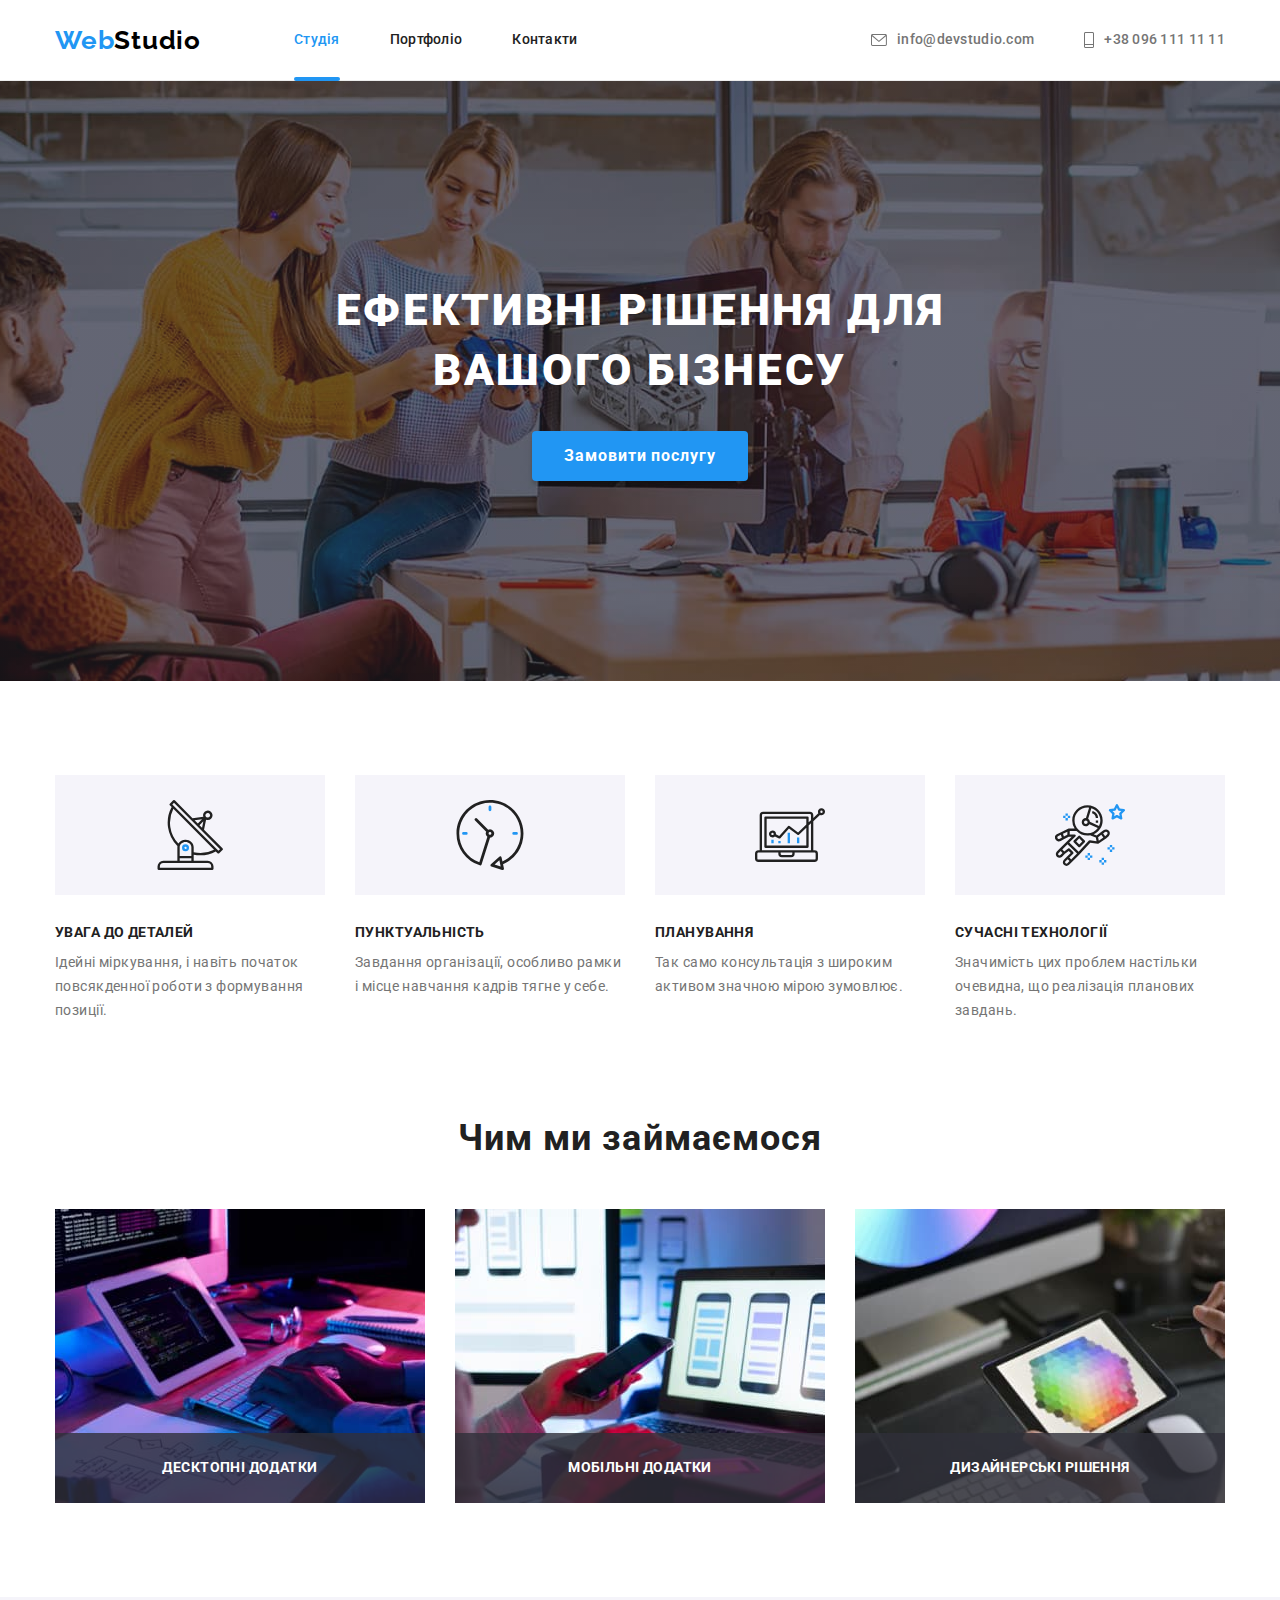
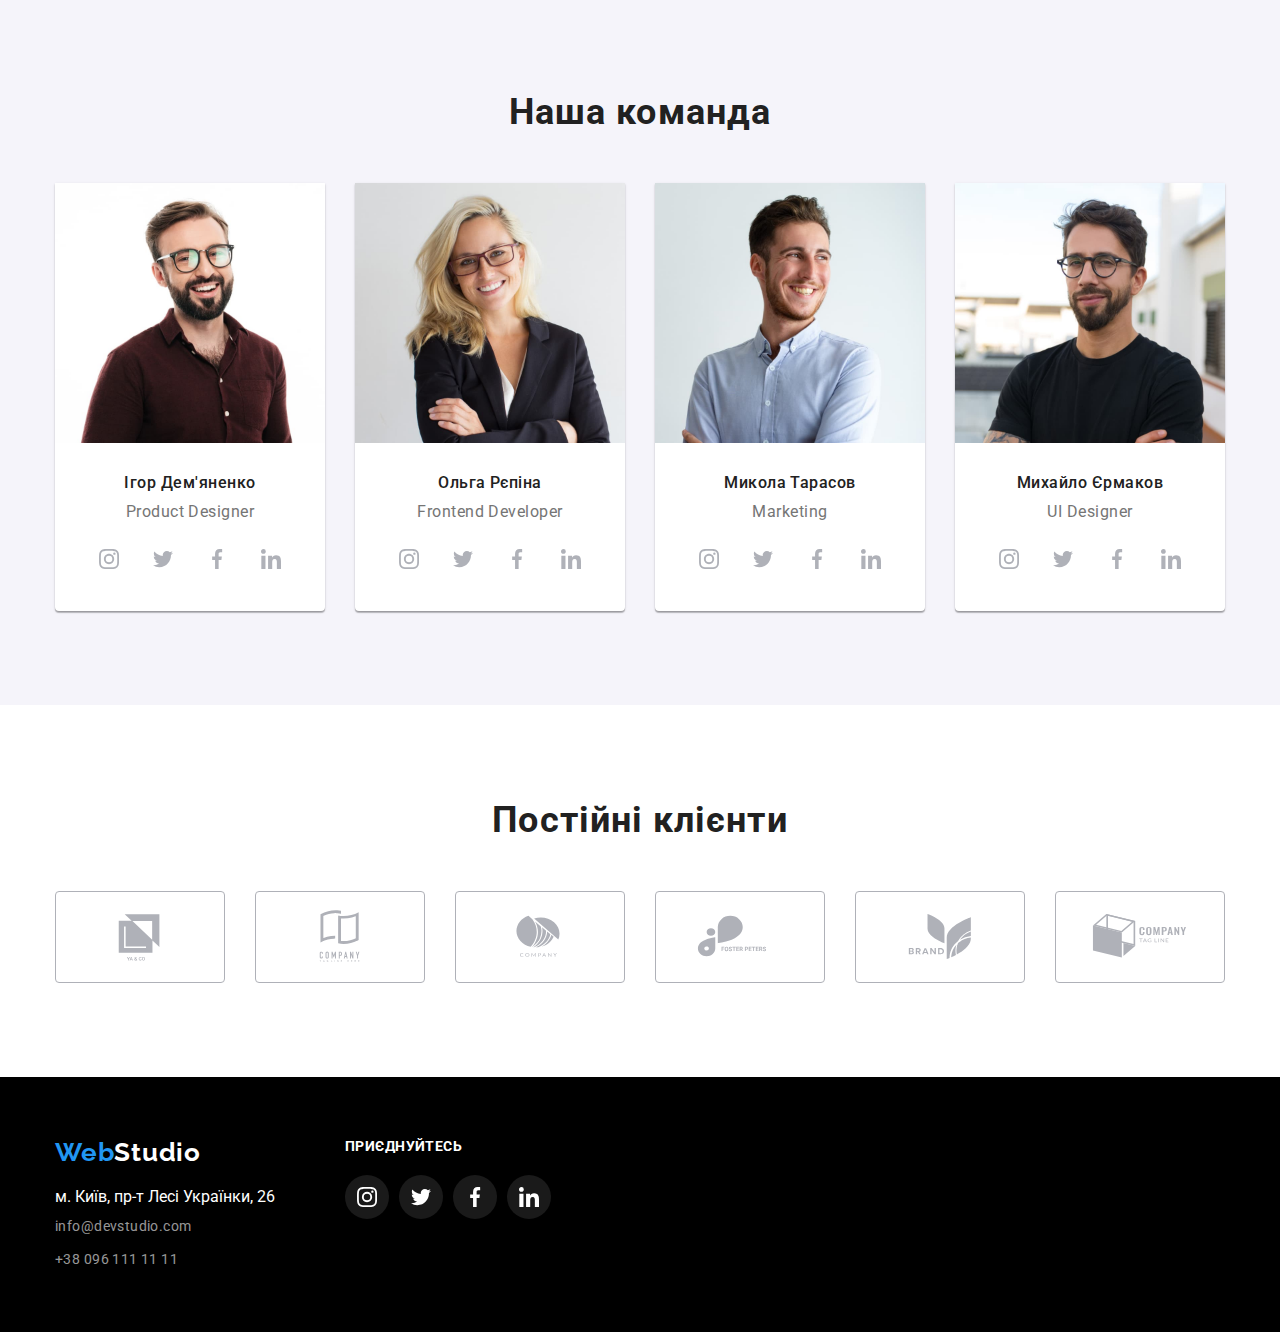
==== index.html @ c5bbbfb1 "create repository" ====
<!DOCTYPE html>
<html lang="uk">
  <head>
    <meta charset="UTF-8" />
    <meta http-equiv="X-UA-Compatible" content="IE=edge" />
    <meta name="viewport" content="width=device-width, initial-scale=1.0" />
    <title>Web Studio</title>
    <link
      rel="stylesheet"
      href="https://cdnjs.cloudflare.com/ajax/libs/modern-normalize/1.1.0/modern-normalize.css"
      integrity="sha512-Y0MM+V6ymRKN2zStTqzQ227DWhhp4Mzdo6gnlRnuaNCbc+YN/ZH0sBCLTM4M0oSy9c9VKiCvd4Jk44aCLrNS5Q=="
      crossorigin="anonymous"
      referrerpolicy="no-referrer"
    />
    <link rel="stylesheet" href="./css/styles.css" />
    <link
      href="https://fonts.googleapis.com/css2?family=Raleway:wght@700&family=Roboto:wght@400;500;700;900&display=swap"
      rel="stylesheet"
    />
  </head>
  <body>
    <header class="header-page">
      <div class="container header-container">        
      <nav class="navigation">
        <a href="./index.html" class="logo link">
          <span  class="logo-web">Web</span>Studio
        </a>
        <ul class="list-nav list">
          <li class="list-item">
            <a class="item-nav current link" href="./index.html">Студія</a>
          </li>
          <li>
            <a class="item-nav link" href="./portfolio.html">Портфоліо</a>
          </li>
          <li><a class="item-nav link" href="">Контакти</a></li>
        </ul>
      </nav>

      <ul class="list-info list">
        <li>
          <a class="item-info link" href="mailto:info@devstudio.com">        
            <svg class="icon-header"  width="16" height="12">
              <use href="./images/icons.svg#icon-envelope"></use>
            </svg>
            info@devstudio.com        
          </a>
        </li>
        <li>
          <a class="item-info link" href="tel:+380961111111">
            <svg class="icon-header"  width="10" height="16">
              <use href="./images/icons.svg#icon-phone"></use>
            </svg>
            +38 096 111 11 11
          </a>
        </li>
      </ul>
      </div>
    </header>

    <main>
      <!-- HERO -->
      <section class="hero">
        <div class="container hero-container">
        <h1 class="hero-title">
          Ефективні рішення для <br />
          вашого бізнесу
        </h1>
        <button class="hero-btn btn" type="button" data-modal-open>Замовити послугу</button>
      </div>
      </section>

      <section class="features section">
        <div class="container features-container">
        <h2 class="visually-hidden">Наші особливості</h2>
        <ul class="features-list list">
          <li class="features-item">
            <div class="features-icons">
              <svg width="70" height="70">
                <use href="./images/icons.svg#icon-antenna"></use>
              </svg>  
            </div>
            <h3 class="features-subtitle">УВАГА ДО ДЕТАЛЕЙ</h3>
            <p class="features-text">
              Ідейні міркування, i навіть початок повсякденної роботи з
              формування позиції.
            </p>
          </li>
          <li class="features-item">
            <div class="features-icons">
              <svg width="70" height="70">
                <use href="./images/icons.svg#icon-clock"></use>
              </svg>  
            </div>
            <h3 class="features-subtitle">ПУНКТУАЛЬНІСТЬ</h3>
            <p class="features-text">
              Завдання організації, особливо рамки i місце навчання кадрів тягне
              у себе.
            </p>
          </li>
          <li class="features-item">
            <div class="features-icons">
              <svg width="70" height="70">
                <use href="./images/icons.svg#icon-diagram"></use>
              </svg>  
            </div>
            <h3 class="features-subtitle">ПЛАНУВАННЯ</h3>
            <p class="features-text">
              Так само консультація з широким активом значною мірою зумовлює.
            </p>
          </li>
          <li class="features-item">
            <div class="features-icons">
              <svg width="70" height="70">
                <use href="./images/icons.svg#icon-astronaut"></use>
              </svg>  
            </div>
            <h3 class="features-subtitle">СУЧАСНІ ТЕХНОЛОГІЇ</h3>
            <p class="features-text">
              Значимість цих проблем настільки очевидна, що реалізація планових
              завдань.
            </p>
          </li>
        </ul>
      </div>
      </section>

      <section class="about section">
        <div class="container about-container">
        <h2 class="about-title title">Чим ми займаємося</h2>
         <ul class="about-list list">
          <li class="about-item">
            <img src="./images/box1.jpg" alt="написання коду" width="370" />
            <p class="about-text">ДЕСКТОПНІ ДОДАТКИ</p>
          </li>
          <li class="about-item">
            <img src="./images/box2.jpg" alt="телефон" width="370" />
            <p class="about-text">МОБІЛЬНІ ДОДАТКИ</p>
          </li>
          <li class="about-item">
            <img src="./images/box3.jpg" alt="дизайн" width="370" />
            <p class="about-text">ДИЗАЙНЕРСЬКІ РІШЕННЯ</p>
          </li>
        </ul>
      </div>
      </section>

      <section class="our section">
        <div class="container our-container">
        <h2 class="our-title title">Наша команда</h2>
        <ul class="our-list list">
          <li class="our-item">
            <img
              src="./images/igor.jpg"
              alt="Учасник команди Ігор"
              width="270"
            />
            <div class="person">
            <h3 class="our-item-name">Ігор Дем'яненко</h3>
            <p class="our-text" lang="en">Product Designer</p>
            <ul class="soc-list">
              <li class="soc-item">
                <a class="soc-link" href="#">
                <svg class="soc-svg" width="20" height="20">
                  <use href="./images/icons.svg#icon-instagram"></use>
                </svg>
              </a>
              </li>
              <li class="soc-item">
                <a class="soc-link" href="#">
                <svg class="soc-svg" width="20" height="20">
                  <use href="./images/icons.svg#icon-twitter"></use>
                </svg>
              </a>
              </li>
              <li class="soc-item">
                <a class="soc-link" href="#">
                <svg class="soc-svg" width="20" height="20">
                  <use href="./images/icons.svg#icon-facebook"></use>
                </svg>
              </a>
              </li>
              <li class="soc-item">
                <a class="soc-link" href="#">
                <svg class="soc-svg" width="20" height="20">
                  <use href="./images/icons.svg#icon-linkedin"></use>
                </svg>
              </a>
              </li>
            </ul>
          </div>
            </li>
  
            <li class="our-item">
              <img
                src="./images/olga.jpg"
                alt="Учасник команди Ольга"
                width="270"
              />
              <div class="person">
              <h3 class="our-item-name">Ольга Рєпіна</h3>
              <p class="our-text" lang="en">Frontend Developer</p>
            <ul class="soc-list">
              <li class="soc-item">
                <a class="soc-link" href="#">
                <svg class="soc-svg" width="20" height="20">
                  <use href="./images/icons.svg#icon-instagram"></use>
                </svg>
              </a>
              </li>
              <li class="soc-item">
                <a class="soc-link" href="#">
                <svg class="soc-svg" width="20" height="20">
                  <use href="./images/icons.svg#icon-twitter"></use>
                </svg>
              </a>
              </li>
              <li class="soc-item">
                <a class="soc-link" href="#">
                <svg class="soc-svg" width="20" height="20">
                  <use href="./images/icons.svg#icon-facebook"></use>
                </svg>
              </a>
              </li>
              <li class="soc-item">
                <a class="soc-link" href="#">
                <svg class="soc-svg" width="20" height="20">
                  <use href="./images/icons.svg#icon-linkedin"></use>
                </svg>
              </a>
              </li>
            </ul>
          </div>
          </li>

          <li class="our-item">
            <img
              src="./images/kolya.jpg"
              alt="Учасник команди Микола"
              width="270"
            />
            <div class="person">
            <h3 class="our-item-name">Микола Тарасов</h3>
            <p class="our-text" lang="en">Marketing</p>
            <ul class="soc-list">
              <li class="soc-item">
                <a class="soc-link" href="#">
                <svg class="soc-svg" width="20" height="20">
                  <use href="./images/icons.svg#icon-instagram"></use>
                </svg>
              </a>
              </li>
              <li class="soc-item">
                <a class="soc-link" href="#">
                <svg class="soc-svg" width="20" height="20">
                  <use href="./images/icons.svg#icon-twitter"></use>
                </svg>
              </a>
              </li>
              <li class="soc-item">
                <a class="soc-link" href="#">
                <svg class="soc-svg" width="20" height="20">
                  <use href="./images/icons.svg#icon-facebook"></use>
                </svg>
              </a>
              </li>
              <li class="soc-item">
                <a class="soc-link" href="#">
                <svg class="soc-svg" width="20" height="20">
                  <use href="./images/icons.svg#icon-linkedin"></use>
                </svg>
              </a>
              </li>
            </ul>
          </div>
          </li>

          <li class="our-item">
            <img
              src="./images/misha.jpg"
              alt="Учасник команди Михайло"
              width="270"
            />
            <div class="person">
            <h3 class="our-item-name">Михайло Єрмаков</h3>
            <p class="our-text" lang="en">UI Designer</p>
            <ul class="soc-list">
              <li class="soc-item">
                <a class="soc-link" href="#">
                <svg class="soc-svg" width="20" height="20">
                  <use href="./images/icons.svg#icon-instagram"></use>
                </svg>
              </a>
              </li>
              <li class="soc-item">
                <a class="soc-link" href="#">
                <svg class="soc-svg" width="20" height="20">
                  <use href="./images/icons.svg#icon-twitter"></use>
                </svg>
              </a>
              </li>
              <li class="soc-item">
                <a class="soc-link" href="#">
                <svg class="soc-svg" width="20" height="20">
                  <use href="./images/icons.svg#icon-facebook"></use>
                </svg>
              </a>
              </li>
              <li class="soc-item">
                <a class="soc-link" href="#">
                <svg class="soc-svg" width="20" height="20">
                  <use href="./images/icons.svg#icon-linkedin"></use>
                </svg>
              </a>
              </li>
            </ul>
          </div>
          
          </li>
        </ul>
      </div>
      </section>
      <section class="section">
        <div class="container">
          <h2 class="title"> Постійні клієнти </h2>
          <ul class="client-list">
            <li class="client-item">
              <a class="client-link" href="#">
                <svg class="client-svg" width="106" height="60">
                  <use href="./images/icons.svg#icon-client1"></use>
                </svg>
              </a>
            </li>
            <li class="client-item">
              <a class="client-link" href="#">
                <svg  class="client-svg" width="106" height="60">
                  <use href="./images/icons.svg#icon-client2"></use>
                </svg>
              </a>
            </li>
            <li class="client-item">
              <a class="client-link" href="#">
                <svg  class="client-svg" width="106" height="60">
                  <use  class="client-svg" href="./images/icons.svg#icon-client3"></use>
                </svg>
              </a>
            </li>
            <li class="client-item">
              <a class="client-link" href="#">
                <svg class="client-svg" width="106" height="60">
                  <use href="./images/icons.svg#icon-client4"></use>
                </svg>
              </a>
            </li>
            <li class="client-item">
              <a class="client-link" href="#">
                <svg class="client-svg"  width="106" height="60">
                  <use href="./images/icons.svg#icon-client5"></use>
                </svg>
              </a>
            </li>
            <li class="client-item">
              <a class="client-link" href="#">
                <svg class="client-svg"  width="106" height="60">
                  <use href="./images/icons.svg#icon-client6"></use>
                </svg>
              </a>
            </li>
          </ul>
        </div>
      </section>
    </main>

    <footer class="footer-page">
      <div class="container footer-container">
        <div class="address-div">
        <div class="all-logo">
      <a href="./index.html" class="logo link">
        <span class="logo-web">Web</span>Studio
      </a>
    </div>
      <address class="footer-address">м. Київ, пр-т Лесі Українки, 26</address>
      
        <ul class="list ">
          <li class="footer-list">
            <a class="item-info mail link" href="mailto:info@devstudio.com">
              info@devstudio.com
            </a>
          </li>
          <li class="footer-list">
            <a class="item-info tel link" href="tel:+380961111111">
              +38 096 111 11 11
            </a>
          </li>
        </ul>
    </div>
      <div class="footer-soc">    
      <span class="footer-title">ПРИЄДНУЙТЕСЬ</span>
      <ul class="footer-soc-list">
        <li class="footer-soc-item">
          <a class="soc-link" href="#">
          <svg class="soc-svg" width="20" height="20">
            <use href="./images/icons.svg#icon-instagram"></use>
          </svg>
        </a>
        </li>
        <li class="footer-soc-item">
          <a class="soc-link" href="#">
          <svg class="soc-svg" width="20" height="20">
            <use href="./images/icons.svg#icon-twitter"></use>
          </svg>
        </a>
        </li>
        <li class="footer-soc-item">
          <a class="soc-link" href="#">
          <svg class="soc-svg" width="20" height="20">
            <use href="./images/icons.svg#icon-facebook"></use>
          </svg>
        </a>
        </li>
        <li class="footer-soc-item">
          <a class="soc-link" href="#">
          <svg class="soc-svg" width="20" height="20">
            <use href="./images/icons.svg#icon-linkedin"></use>
          </svg>
        </a>
        </li>
      </ul>
    </div>
    </div>

    </footer>
    <div class="backdrop is-hidden" data-modal>
      <div class="modal">
        <button  class="modal-close" type="button" data-modal-close>
        <svg class="modal-close-icon" width="11" height="11">
          <use href="./images/icons.svg#icon-close"></use>
        </svg>  
        </button>
      </div>
    </div>
    <script src="./js/modal.js"></script>
  </body>
</html>
---- css/styles.css ----
:root {

    --primary-background-color: #FFFFFF;
    --hero-background-color: #2F303A;
    --section-backgroud-color: #F5F4FA; 
    --footer-background-color:  #000000;
    --title-text-color: #212121;
    --hero-title-color:  #FFFFFF;
    --subtitle-text-color: #212121;
    --text-color:  #757575;
    --accent-color:  #2196F3;
    --btn-background-color: #2196F3;
    --btn-text-color: #212121;
    --btn-text-color-active:  #FFFFFF;
    --btn-background-active: #188CE8; 
    --logo-text: #000000; 
    --svg-color: #FFFFFF;
    --svg-second-color: #AFB1B8; 
}

body {
    color:var(--title-text-color);
    font-family: Roboto, sans-serif;
    background-color: var(--primary-background-color);
}

h1,
h2,
h3,
h4,
h5,
h6,
p {
  margin: 0;
}

ul {
    list-style: none;
    margin: 0;
    padding: 0;
  }

  img {
    display: block;
  }

.link  {
    text-decoration: none;
}

.list {
    list-style: none;
}

.btn {
    font-family: inherit;
    cursor: pointer;
    border: none;
}

.container {
    width: 1200px;
    padding-left: 15px;
    padding-right: 15px;
    margin: 0 auto;
    /* outline: 2px solid red; */
  }

  .title {
    font-size: 36px;
    line-height: 1.17;
    text-align: center;
    letter-spacing: 0.03em;
    color: var(--title-text-color);
    margin: 0 auto 50px;
   }
  

/* ----------- ШАПКА-----------*/
.header-page {
    border-bottom: 1px solid #ECECEC;
    position: relative;
}

.header-container {
    display:flex;
    align-items: center;
    /* padding-top: 24px;
    padding-bottom: 25px; */
    height: 80px;
}

.logo {
    font-family: 'Raleway';
    font-weight: 700;
    font-size: 26px;
    line-height: 1.19;
    letter-spacing: 0.03em;
    color: var(--logo-text);
    margin-right: 93px;
}

.logo-web {
    color: var(--accent-color);
}

.navigation {
    margin-right: auto;
    display:flex;
    align-items: center;
}

.list-nav  {
    display: flex;
    gap: 50px;
    margin: 0;
}

.list-info {
    display: flex;
    gap: 50px;
}


.icon-header {
    margin-right: 10px;
    fill: currentColor;

}

.item-nav {
    display: block;
    position: relative;
    font-weight: 500;
    font-size: 14px;
    line-height: 1.14;
    letter-spacing: 0.02em;
    color: var(--subtitle-text-color);
    transition: color 250ms cubic-bezier(0.4, 0, 0.2, 1);
    padding: 32px 0; 
 
}


.item-nav:hover,
.item-nav:focus {
    color: var(--accent-color); 
}



.current::after  {
    content: '';
    position: absolute;
    width: 100%; 
    height: 4px;
    background-color: #2196F3;
    border-radius: 2px;
    bottom: 0;
    left: 0;
    display: block; 
    bottom: -1px;
    
}

.item-nav.current {
    color: var(--accent-color);

} 

.item-info {
    display: flex;
    align-items: center;
    font-weight: 500;
    font-size: 14px;
    line-height: 1.14;
    letter-spacing: 0.02em;
    color: var(--text-color);
    transition: color 250ms cubic-bezier(0.4, 0, 0.2, 1);
}

.item-info:hover,
.item-info:focus {
    color: var(--accent-color);
}

/* ГЕРОЙ */

.hero {
    padding-top: 200px;
    padding-bottom: 200px;
    background-image:
    linear-gradient(rgba(47, 48, 58, 0.4),
     rgba(47, 48, 58, 0.4)), 
    url(../images/background.jpg);
    background-repeat: no-repeat;
    background-position: center;
    background-size: cover;
    max-width: 1600px;
    margin: 0 auto;     
}


.hero-title {
    font-weight: 900;
    font-size: 44px;
    line-height: 1.36;
    text-align: center;
    letter-spacing: 0.06em;
    text-transform: uppercase;
    color: var(--hero-title-color);
    margin-bottom: 30px;

}

.hero-btn {
    font-weight: 700;
    font-size: 16px;
    line-height: 1.88;
    display: flex;
    align-items: center;
    text-align: center;
    letter-spacing: 0.06em;
    color: var(--btn-text-color-active) ;
    background-color: var(--btn-background-color);
    margin: 0 auto;
    min-width: 216px;
    box-shadow: 0px 4px 4px rgba(0, 0, 0, 0.15);
    border-radius: 4px;
    padding: 10px 32px;
    transition: color 250ms cubic-bezier(0.4, 0, 0.2, 1),  
        background 250ms cubic-bezier(0.4, 0, 0.2, 1);
    }

.hero-btn:hover,
.hero-btn:focus {
    color: var(--hero-title-color);
    background: var(--btn-background-active);
}

/* ----------- НАШІ ОСОБЛИВОСТІ-----------*/
.section {
    padding-top: 94px;
    padding-bottom: 94px;
}


.visually-hidden {
    position: absolute;
    width: 1px;
    height: 1px;
    margin: -1px;
    border: 0;
    padding: 0;
    white-space: nowrap;
    clip-path: inset(100%);
    clip: rect(0 0 0 0);
    overflow: hidden;
  }
  
.features.section {
     padding-bottom: 0;
}

.features-list {
    display: flex;
    gap: 30px;
}

.features-subtitle {
    font-size: 14px;
    line-height: 1.14;
    letter-spacing: 0.03em;
    text-transform: uppercase;
    color: var(--subtitle-text-color);
    margin-bottom: 10px;
}

.features-item {
    flex-basis: calc((100% - 90px)/4)
}

.features-text {
    font-size: 14px;
    line-height: 1.71;
    letter-spacing: 0.03em;
    color: var(--text-color);
}

.features-svg {
    display: flex;
    gap: 30px;
}

.features-icons {
    display: flex;
    height: 120px;
    background-color: #F5F4FA;
    gap: 30px;
    align-items: center;
    justify-content: center;
    margin-bottom: 30px;
}



/* ----------- ЧИМ МИ ЗАЙМАЄМОСЬ-----------*/
.about-container {
    display: flex;
    flex-wrap: wrap;
    padding-top: 0 auto;
}

.about-list {
    display: flex;
    gap: 30px;
}
.about-item {
    position: relative;
}

.about-text {
    position: absolute;
    width: 100%;
    height: 70px;
    left: 0;
    font-weight: 700;
    font-size: 14px;
    line-height: 1.14;
    text-align: center;
    letter-spacing: 0.03em;
    text-transform: uppercase;
    color: #FFFFFF;
    background: rgba(47, 48, 58, 0.8);
    display: flex; 
    align-items: center; 
    justify-content: center;
    bottom: 0;
}

/* ----------- НАША КОМАНДА-----------*/
.our-container {
    display: flex;
    flex-wrap: wrap;   
}

.person {
    padding-top: 30px ;
    padding-bottom: 30px;
}

.our {
   background-color: var(--section-backgroud-color); 
}

.our-list .our-item {
    background-color: var(--primary-background-color);
}
 
.our-list {
    display: flex;
    gap: 30px;
}

 .our-item {
    box-shadow: 0px 1px 3px rgba(0, 0, 0, 0.12), 0px 1px 1px rgba(0, 0, 0, 0.14), 0px 2px 1px rgba(0, 0, 0, 0.2);
    border-radius: 0px 0px 4px 4px;
 }


.our-item-name {
    font-weight: 500;
    font-size: 16px;
    line-height: 1.19;
    text-align: center;
    letter-spacing: 0.03em;
    color: var(--subtitle-text-color);
    margin-bottom: 10px;
}

.our-text {
    font-size: 16px;
    line-height: 1.19;
    text-align: center;
    letter-spacing: 0.03em;
    color: var(--text-color);
}

.soc-svg {
    fill: var(--svg-second-color);
    transition: fill 250ms cubic-bezier(0.4, 0, 0.2, 1);
    
}

.soc-item {
    width: 44px;
    height: 44px;  
}

.soc-list {
    display: flex; 
    justify-content: center;
    gap: 10px;
    margin-top: 16px; 
 }

.soc-link {
    width: 100%;
    height: 100%;
    display: flex;
    border-radius: 24px;
    align-items: center;
    justify-content: center;
    transition: background-color 250ms cubic-bezier(0.4, 0, 0.2, 1);
}

.soc-svg:hover,
.soc-svg:focus {
    fill: var(--svg-color);
}

.soc-link:hover,
.soc-link:focus {
    background-color: var(--accent-color);
}

.soc-link:hover .soc-svg {
    fill: var(--svg-color); 
}

.soc-link:focus .soc-svg {
    fill: var(--svg-color); 
}


/* ------НАШІ КЛІЄНТИ------- */

.client-list {
    display: flex;
    align-items: center;
    justify-content: center;
    gap: 30px;
}

.client-svg {
    fill: var(--svg-second-color);
    transition: fill 250ms cubic-bezier(0.4, 0, 0.2, 1);
    
}

.client-svg:hover {
    fill: var(--accent-color);
}

.client-link {
    height: 92px;
    border: 1px solid #AFB1B8;
    border-radius: 4px;
    display: flex;
    align-items: center;
    justify-content: center;
    transition: border 250ms cubic-bezier(0.4, 0, 0.2, 1);
}
.client-item {
    flex-basis: calc((100% - 150px)/6)
}

.client-link:hover .client-svg {
    fill: var(--accent-color);
}
.client-link:focus .client-svg {
    fill: var(--accent-color);
}

.client-link:hover,
.client-link:focus {
    border: 1px solid #2196F3; 
}

/* -----------ПІДВАЛ-----------*/
.footer-container {
    display: flex;
    gap: 70px;
} 

.footer-page {
    background-color: var(--footer-background-color);
    color: var(--hero-title-color);
    padding-top: 60px;
    padding-bottom: 60px;
}
.footer-page .item-info {
    font-weight: 400;
    font-size: 14px;
    line-height: 1.71;
    letter-spacing: 0.03em;
}

.footer-page .logo {
    color: var(--hero-title-color);
}

.all-logo {
    margin-bottom: 20px;
}
.footer-page  .logo  {
    margin-right: 0;
}
 .mail, .tel {
    color: rgba(255, 255, 255, 0.6);
}
.footer-list:not(:last-child) {
    margin-bottom: 9px;
}

.footer-address {
	font-style: inherit;
    margin-bottom: 9px;
}


/* -----FOOTER SOCIAL LINK-------- */

.footer-title {
    font-weight: 700;
    font-size: 14px;
    line-height: 16px;
    letter-spacing: 0.03em;
    color: #FFFFFF;
}

.footer-soc-item {
    width: 44px;
    height: 44px;  
    background: rgba(255, 255, 255, 0.1);
    border-radius: 24px;
}
.soc-link {
    width: 100%;
    height: 100%;
}

.footer-soc {
    width: 206px;
    height: 80px;
    display: block;
    align-items: baseline;
    box-sizing: border-box;
   
}
 .footer-soc-list {
    display: flex;
    gap: 10px;
    margin-top: 20px;
 }

 .footer-soc-item .soc-svg {
    fill: #FFFFFF;
 }


/* -----------ПОРТФОЛІО----------- */

.portfolio-items-nav {
    display: flex;
    margin-bottom: 50px;
    gap: 8px;
    justify-content: center;
}

.portfolio-items {
    display: flex;
    gap: 30px;
    flex-wrap: wrap;
}
.portfolio-item {
    flex-basis: calc((100% - 60px)/3);
    /* border-bottom: 1px solid #EEEEEE; */
    text-decoration: none;
    
    
}

.portfolio-btn {
    /* min-width: 125px; */
    font-weight: 500;
    font-size: 16px;
    line-height: 1.62;
    text-align: center;
    letter-spacing: 0.03em;
    color: var(--title-text-color);
    border-radius: 4px;
    padding: 6px 22px;
    transition: color 250ms cubic-bezier(0.4, 0, 0.2, 1),
    background-color 250ms cubic-bezier(0.4, 0, 0.2, 1),
    box-shadow 250ms cubic-bezier(0.4, 0, 0.2, 1);
}

.portfolio-btn:hover,
.portfolio-btn:focus {
    color: var(--btn-text-color-active);
    background-color: var(--accent-color);
    box-shadow: 0px 3px 1px rgba(0, 0, 0, 0.1), 
    0px 1px 2px rgba(0, 0, 0, 0.08), 
    0px 2px 2px rgba(0, 0, 0, 0.12);
}

.portfolio-item .link {
    display:block;
    transition: box-shadow 250ms cubic-bezier(0.4, 0, 0.2, 1);
}


.portfolio-item .link:hover,
.portfolio-item .link:focus {
    box-shadow: 0px 1px 1px rgba(0, 0, 0, 0.12), 
    0px 4px 4px rgba(0, 0, 0, 0.06), 
    1px 4px 6px rgba(0, 0, 0, 0.16);
}

.portfolio-subtitle {
    font-size: 18px;
    line-height: 2;
    letter-spacing: 0.06em;
    color: var(--subtitle-text-color);
    margin-bottom: 4px;
}

.portfolio-text {
    font-size: 16px;
    line-height: 1.88;
    letter-spacing: 0.03em;
    color: var(--text-color);
}

.example {
    padding: 20px 24px;
    border: 1px  solid #EEEEEE;
    border-top: 0;
}

.portfolio-wrap {
    position: relative;
    overflow: hidden;
}
.portfolio-top-text {
    position: absolute;
    top: 0;
    left: 0;
    background-color: rgba(33, 150, 243, 0.9);
    color: #FFFFFF;
    font-weight: 400;
    font-size: 18px;
    line-height: 1.56;
    letter-spacing: 0.03em;
    padding: 0 24px;
    display: flex;
    align-items: center;
    justify-content: center;

    height: 100%;
    transform: translateY(100%);
    transition:  transform 250ms cubic-bezier(0.4, 0, 0.2, 1);
}

.link:hover .portfolio-top-text,
.link:focus .portfolio-top-text {
    transform: translateY(0%)
}

.backdrop {
    position: fixed;
    top: 0;
    width: 100%;
    height: 100%;
    background-color: rgba(0, 0, 0, 0.2);
    transition: opacity 250ms cubic-bezier(0.4, 0, 0.2, 1),
    visibility 250ms cubic-bezier(0.4, 0, 0.2, 1);

}



.modal {
    width: 528px;
    min-height: 581px;
    background: #FFFFFF;
    box-shadow: 0px 1px 3px rgba(0, 0, 0, 0.12), 0px 1px 1px rgba(0, 0, 0, 0.14), 0px 2px 1px rgba(0, 0, 0, 0.2);
    border-radius: 4px;
    position: absolute;
    top: 50%;
    left: 50%;
    transform: translate(-50%, -50%) scale(1);
    transition: transform 250ms cubic-bezier(0.4, 0, 0.2, 1);
}

.backdrop.is-hidden .modal {
    transform: translate(-50%, -50%) scale(1.5);
}

.modal-close {
    position: absolute;
    right: 8px;
    top: 8px;
    width: 30px;
    height: 30px;
    border: 1px solid rgba(0, 0, 0, 0.1);
    border-radius: 50%;
    display: flex;
    align-items: center;
    justify-content: center;
    background-color: transparent ;

    cursor: pointer;
}



.is-hidden {
    opacity: 0;
    visibility: hidden;
    pointer-events: none;
}
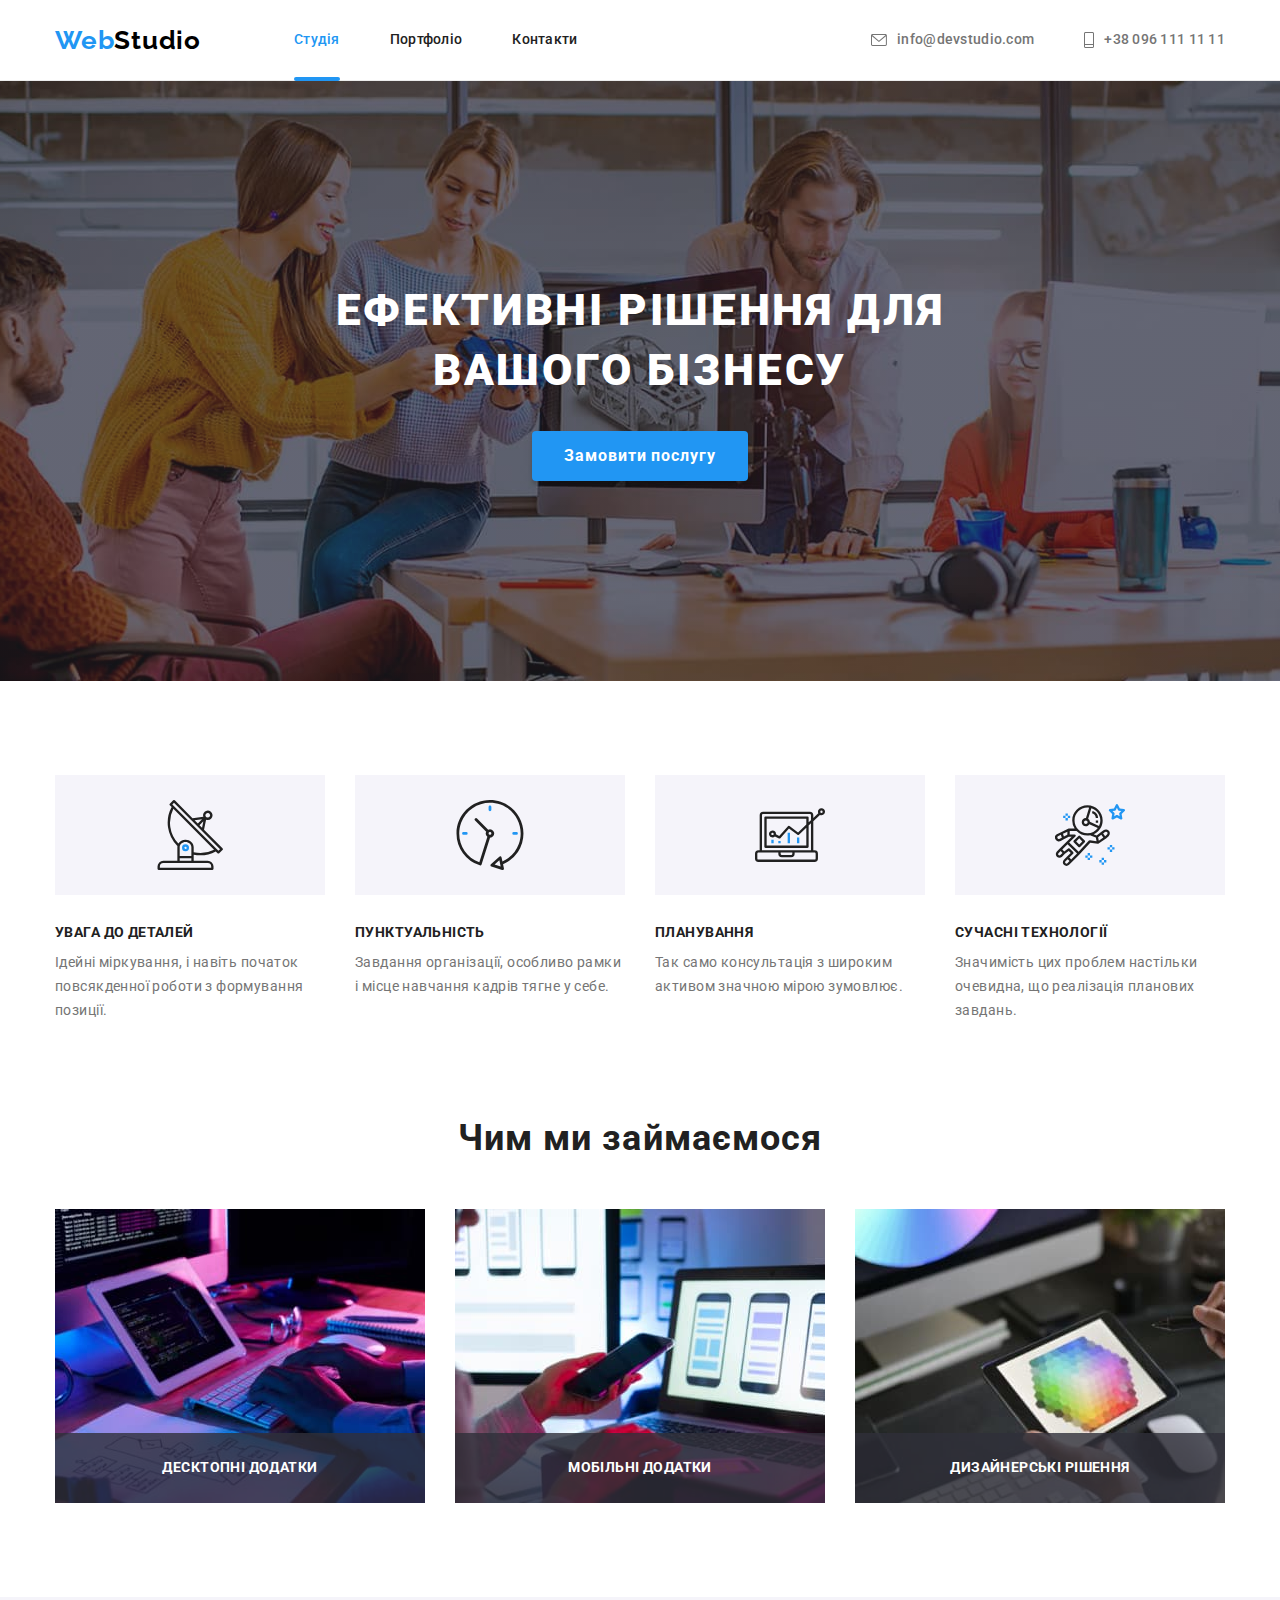
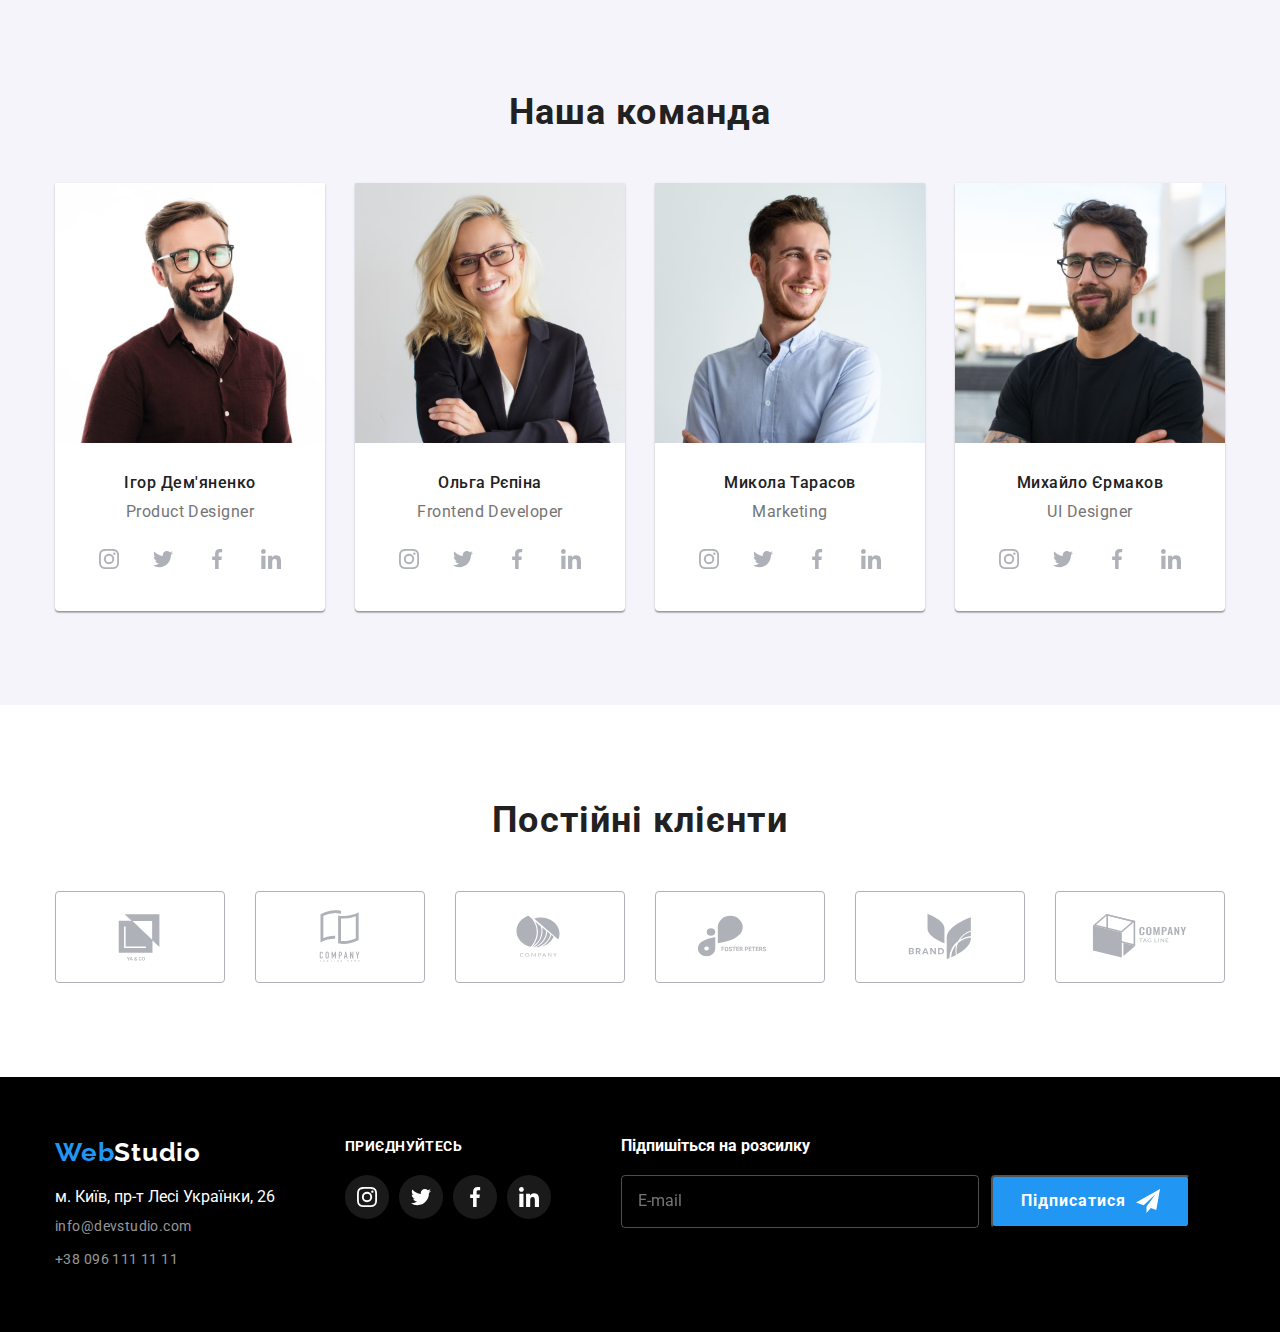
==== commit 0b24175f: "Fix 1.0" ====
--- a/index.html
+++ b/index.html
@@ -373,13 +373,13 @@
     <footer class="footer-page">
       <div class="container footer-container">
         <div class="address-div">
-        <div class="all-logo">
-      <a href="./index.html" class="logo link">
-        <span class="logo-web">Web</span>Studio
-      </a>
-    </div>
-      <address class="footer-address">м. Київ, пр-т Лесі Українки, 26</address>
-      
+          <div class="all-logo">
+            <a href="./index.html" class="logo link">
+            <span class="logo-web">Web</span>Studio
+            </a>
+          </div>
+            <address class="footer-address">м. Київ, пр-т Лесі Українки, 26</address>
+        
         <ul class="list ">
           <li class="footer-list">
             <a class="item-info mail link" href="mailto:info@devstudio.com">
@@ -392,7 +392,7 @@
             </a>
           </li>
         </ul>
-    </div>
+        </div>
       <div class="footer-soc">    
       <span class="footer-title">ПРИЄДНУЙТЕСЬ</span>
       <ul class="footer-soc-list">
@@ -425,9 +425,24 @@
         </a>
         </li>
       </ul>
-    </div>
-    </div>
-
+      </div>
+      <div class="footer-form">
+        <form class="footer-form-field">
+          <label class="footer-form-label" for="email">
+            <b class="footer-form-label">Підпишіться на розсилку</b>
+          </label>
+          <div class="footer-input">
+            <input type="email" name="email" placeholder="E-mail" class="footer-email" id="email">
+          <button type="submit" class="footer-btn">
+            Підписатися
+            <svg class="icon-send" width="24px" height="24px">
+              <use href="./images/icons.svg#icon-icon-send"></use>
+            </svg>
+          </button>
+          </div>
+        </form>
+      </div>
+      </div>
     </footer>
     <div class="backdrop is-hidden" data-modal>
       <div class="modal">
@@ -436,8 +451,55 @@
           <use href="./images/icons.svg#icon-close"></use>
         </svg>  
         </button>
+        <p class="modal-title">Залиште свої дані, ми вам передзвонимо</p>
+        
+        <form class="modal-form">
+          <div class="modal-field"> 
+            <label for="user-name" class="input-label"> Ім'я</label>
+            <div class="input-wrapper"> 
+              <input type="text" name="user-name" class="modal-input" id="user-name">
+              <svg class="modal-icon" width="18px" height="18px">
+                <use href="./images/icons.svg#icon-person-black"></use>
+            </svg>
+            </div>
+          </div>
+          <div class="modal-field"> 
+            <label for="user-tel" class="input-label"> Телефон</label>
+          <div class="input-wrapper">
+            <input type="tel" name="user-tel" class="modal-input" id="user-tel">
+            <svg class="modal-icon" width="18px" height="18px">
+              <use href="./images/icons.svg#icon-phone-black"></use>
+            </svg>
+          </div>
+          </div>
+          <div class="modal-field"> 
+            <label for="user-email" class="input-label"> Пошта</label>
+          <div class="input-wrapper">
+            <input type="email" name="user-email" class="modal-input" id="user-email">
+            <svg class="modal-icon" width="18px" height="18px">
+              <use href="./images/icons.svg#icon-email-black"></use>
+            </svg>
+          </div>
+          </div>
+          <div class="modal-field"> 
+            <label for="user-comment" class="input-label"> Коментар</label>
+          <textarea name="user-comment" class="modal-textarea" id="user-comment" placeholder="Введіть текст"></textarea>
+          </div>
+          <div class="checkbox-input">
+            <input class="checkbox" type="checkbox" name="checkbox" id="checkbox" required> 
+            <label for="checkbox" class="checkbox-text">
+              <span>
+                <svg class="checkbox-vector" width="16px" height="15px">
+                  <use href="./images/icons.svg#icon-check"></use>
+                </svg>
+              </span>
+              Погоджуюся з розсилкою та приймаю <a href="#"> Умови договору</a>
+            </label>
+          </div>       
+          <button type="submit" class="submit-btn"> Відправити </button>
+        </form>
       </div>
     </div>
-    <script src="./js/modal.js"></script>
+        <script src="./js/modal.js"></script>
   </body>
 </html>
--- a/css/styles.css
+++ b/css/styles.css
@@ -558,6 +558,55 @@
     fill: #FFFFFF;
  }
 
+ /* ПІДПИШІТЬСЯ НА РОЗСИЛКУ */
+
+ .footer-email {
+    width: 358px;
+	padding: 16px;
+	background-color: transparent;
+    color: #FFFFFF;
+    border: 1px solid rgba(255, 255, 255, 0.3);
+	filter: drop-shadow(0px 4px 4px rgba(0, 0, 0, 0.15));
+	border-radius: 4px;
+	transition: border-color 250ms cubic-bezier(0.4, 0, 0.2, 1);
+
+ }
+
+ .footer-email:hover,
+ .footer-email:focus {
+    border-color: #2196F3;
+    outline: none;
+ }
+
+ .footer-btn {
+    display: flex;
+	align-items: center;
+	margin-left: 12px;
+	padding: 10px 28px;
+	font-weight: 700;
+	letter-spacing: 0.06em;
+    background-color: #2196F3;
+	color: #FFFFFF;
+	border-radius: 4px;
+	box-shadow: 0px 4px 4px rgba(0, 0, 0, 0.15);
+    transition:  background-color 250ms cubic-bezier(0.4, 0, 0.2, 1);
+    cursor: pointer;
+ }
+
+ .icon-send {
+    margin-left: 10px;
+} 
+
+ .footer-btn:hover,
+ .footer-btn:focus {
+    background-color: #188CE8; 
+}
+
+.footer-input {
+    display: flex;
+    margin-top: 20px;
+}
+
 
 /* -----------ПОРТФОЛІО----------- */
 
@@ -668,6 +717,7 @@
     transform: translateY(0%)
 }
 
+/* -------Модальне вікно ------- */
 .backdrop {
     position: fixed;
     top: 0;
@@ -692,6 +742,8 @@
     left: 50%;
     transform: translate(-50%, -50%) scale(1);
     transition: transform 250ms cubic-bezier(0.4, 0, 0.2, 1);
+
+    padding: 40px;
 }
 
 .backdrop.is-hidden .modal {
@@ -712,6 +764,16 @@
     background-color: transparent ;
 
     cursor: pointer;
+   
+}
+
+.modal-close-icon {
+    transition: fill 250ms cubic-bezier(0.4, 0, 0.2, 1);
+}
+
+.modal-close:focus  .modal-close-icon,
+.modal-close:hover  .modal-close-icon {
+    fill: #2196F3;;
 }
 
 
@@ -721,3 +783,232 @@
     visibility: hidden;
     pointer-events: none;
 }
+
+.modal-title {
+font-weight: 700;
+font-size: 20px;
+line-height: 1.15;
+text-align: center;
+letter-spacing: 0.03em;
+color: #212121;
+margin-bottom: 12px;
+}
+
+.modal-form {
+}
+
+.modal-field {
+    
+}
+
+.modal-input {
+    width: 100%;
+    height: 40px;
+    border: 1px solid rgba(33, 33, 33, 0.2);
+    border-radius: 4px;
+    background-color: transparent;
+    
+    padding: 12px 42px;
+    outline: transparent;
+    transition: border 250ms cubic-bezier(0.4, 0, 0.2, 1);
+}
+
+.modal-input:focus,
+.modal-input:hover {
+    border: 1px solid #2196F3;
+}
+
+.modal-input:focus + .modal-icon,
+.modal-input:hover + .modal-icon {
+    fill: #2196F3;
+}
+
+.input-wrapper {
+    position: relative;
+    margin-bottom: 10px;
+
+}
+
+
+.modal-icon {
+    position: absolute;
+    left: 12px;
+    top: 50%;
+    transform: translateY(-50%);
+
+    transition: fill 250ms cubic-bezier(0.4, 0, 0.2, 1);
+}
+
+.modal-textarea {
+    width: 100%;
+    height: 120px;
+    border: 1px solid rgba(33, 33, 33, 0.2);
+    border-radius: 4px;
+    resize: none;
+    transition: outline 250ms cubic-bezier(0.4, 0, 0.2, 1);
+
+}
+
+.modal-textarea:focus,
+.modal-textarea:hover {
+    border: none;
+    outline: 1px solid #2196F3;
+}
+
+
+.modal-input::placeholder {
+    font-weight: 400;
+    font-size: 12px;
+    line-height: 1.17;
+    letter-spacing: 0.01em;
+    color: rgba(117, 117, 117, 0.5);
+    }
+
+.input-label {
+    display: block;
+    margin-bottom: 4px;
+    font-weight: 400;
+    font-size: 12px;
+    line-height: 1.17;
+    letter-spacing: 0.01em;
+    color: #757575;
+    }
+
+.modal-field .modal-textarea{
+    padding: 12px 16px;
+    }
+
+ .modal-field  {
+    margin-bottom: 20px;
+    }
+
+
+/* Політика */
+.checkbox-text {
+    position: relative;
+  display: flex;
+  align-items: center;
+   width: 100%;
+   font-weight: 400;
+   font-size: 14px;
+   line-height: 1.71;
+   letter-spacing: 0.03em;
+   color: #757575;
+   margin-left: 7px;
+
+}
+
+.checkbox-text span {
+    width: 16px;
+    height: 15px;
+    border: 2px solid #303030;
+    border-radius: 2px;
+    margin-right: 7px;
+    display: flex;
+    align-items: center;
+    justify-content: center;
+    fill: transparent;
+}
+
+
+.checkbox:checked + .checkbox-text span  {
+    background-color: #2196F3;
+    border: none;
+  }
+
+  .checkbox:focus + .checkbox-text span,
+  .checkbox:hover + .checkbox-text span  {
+    border-color: #2196F3;
+  
+  }
+ 
+.checkbox{
+    appearance: none; 
+    position: absolute;   
+}
+
+.checkbox-text a {
+    display: block;
+    margin-left: 4px;
+    text-decoration-line: underline;
+    color: #2196F3;
+
+}
+
+/* 
+.label {
+     position: relative;
+   display: block;
+    width: 100%;
+    font-weight: 400;
+    font-size: 14px;
+    line-height: 1.71;
+    letter-spacing: 0.03em;
+    color: #757575;
+    margin-left: 7px;
+
+}
+
+
+
+.checkbox-input {
+    appearance: none; 
+    position: absolute;   
+}
+
+
+.checkbox-box {
+    position: absolute;
+   display: flex;
+    margin-right: 9px;
+    opacity: 1;
+    transition: opacity 250ms cubic-bezier(0.4, 0, 0.2, 1);
+}
+
+.checkbox-input:checked ~ .checkbox-box {
+    opacity: 0;
+}
+
+.checkbox-icon {
+    position: absolute;
+    display: flex;
+    margin-right: 9px;
+    opacity: 0;
+    background-color: #2196F3;
+    transition: opacity 250ms cubic-bezier(0.4, 0, 0.2, 1);
+}
+
+.checkbox-input:checked ~ .checkbox-icon {
+    opacity: 1;
+} */
+
+
+
+
+
+
+
+
+.submit-btn {
+    display: block;
+    margin: 0 auto;
+    margin-top: 30px;
+    width: 200px;
+    height: 50px;
+    background-color: #2196F3;
+    color: #FFFFFF;
+    font-size: 16px;
+    line-height: 1.875;
+    letter-spacing: 0.06em;
+    font-weight: 700;
+    border: none;
+    box-shadow: 0px 4px 4px rgb(0 0 0 / 15%);
+    border-radius: 4px;
+    cursor: pointer;
+    transition:  background-color 250ms cubic-bezier(0.4, 0, 0.2, 1);
+}
+
+.submit-btn:focus,
+.submit-btn:hover {
+    background-color: #188CE8; 
+}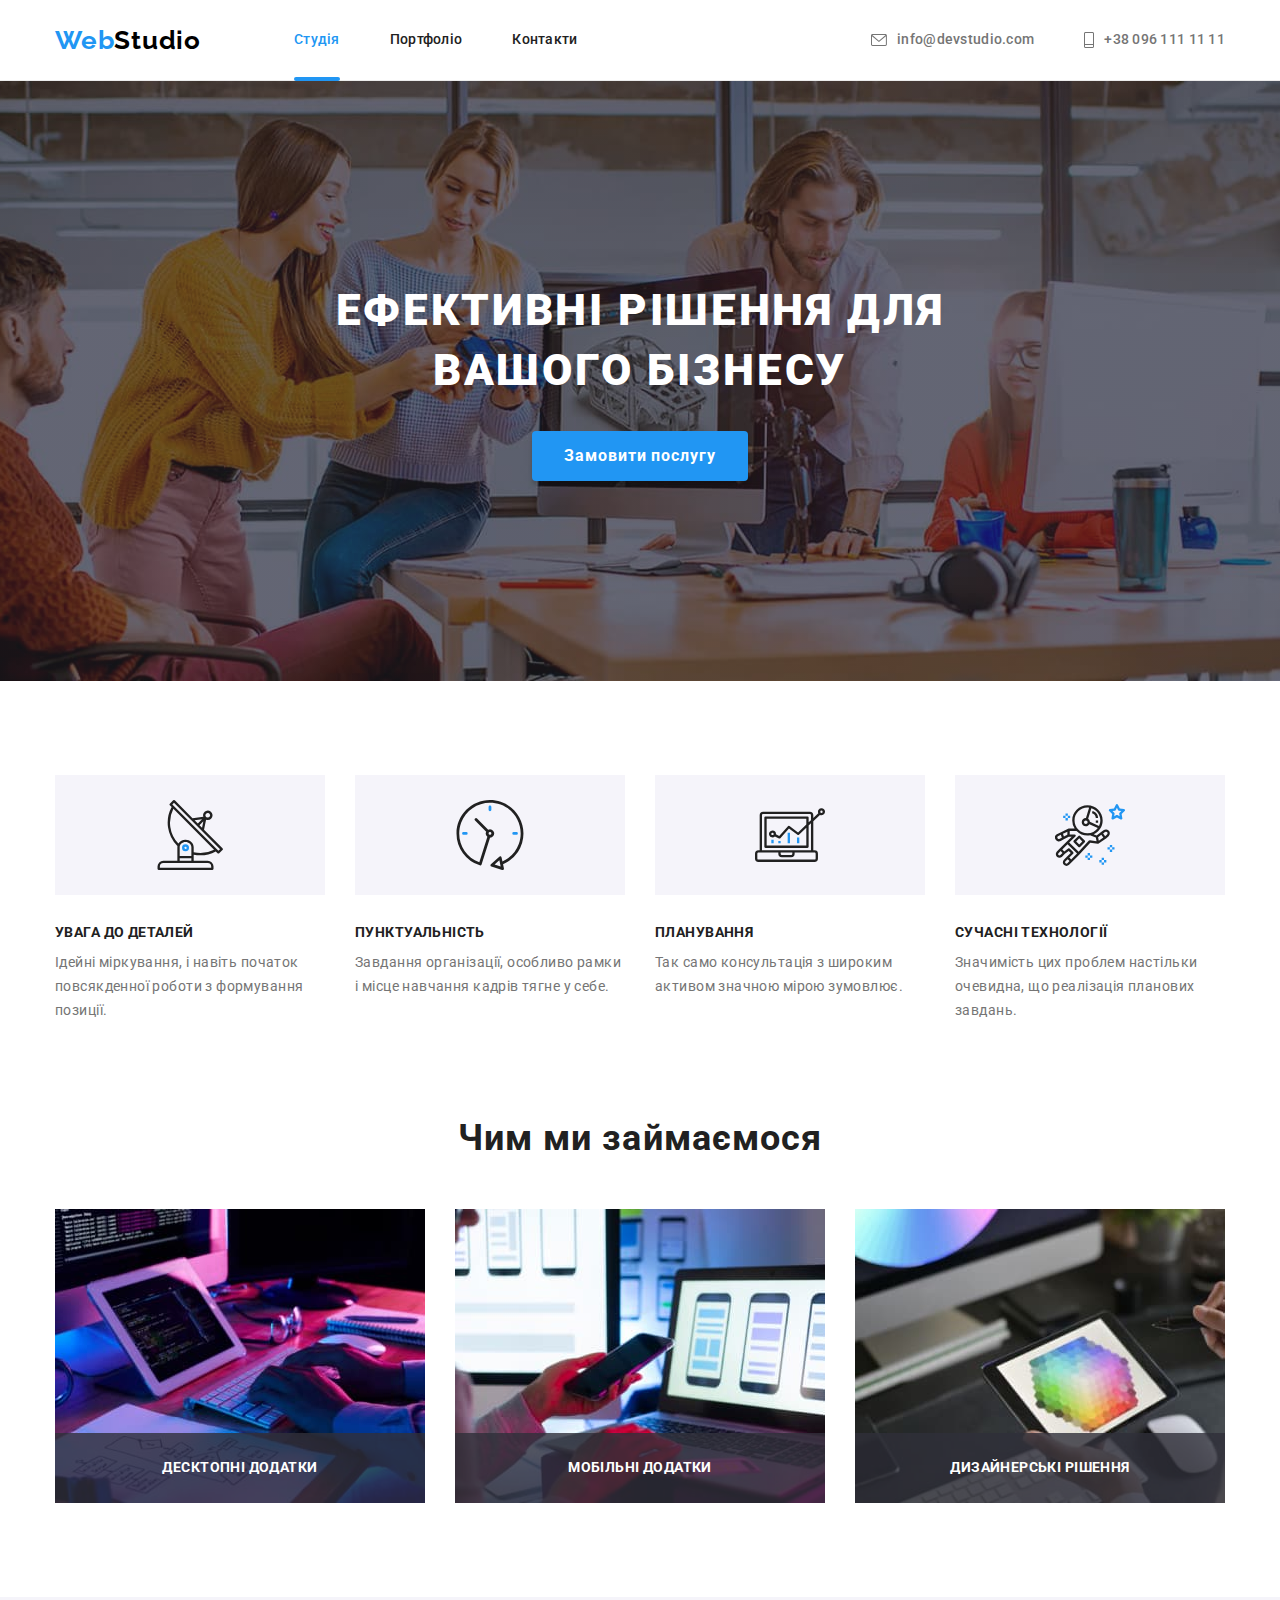
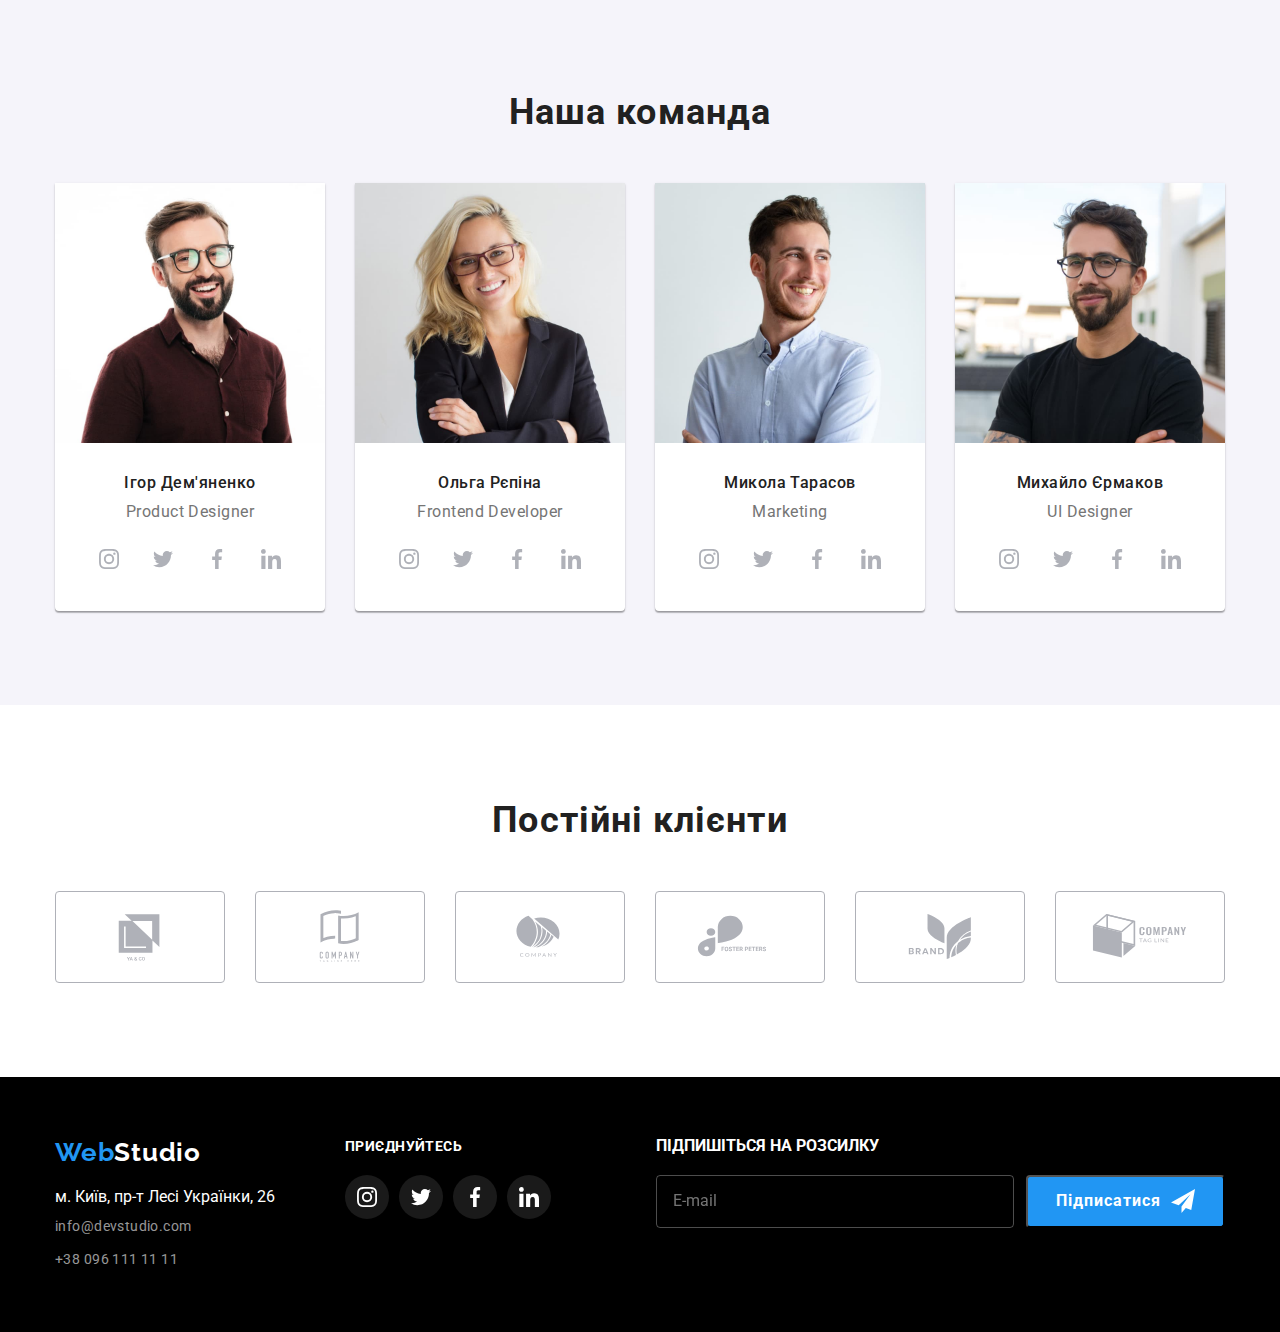
==== commit 8acd59f1: "Fix 1.1" ====
--- a/index.html
+++ b/index.html
@@ -429,7 +429,7 @@
       <div class="footer-form">
         <form class="footer-form-field">
           <label class="footer-form-label" for="email">
-            <b class="footer-form-label">Підпишіться на розсилку</b>
+            <b class="footer-form-label">ПІДПИШІТЬСЯ НА РОЗСИЛКУ</b>
           </label>
           <div class="footer-input">
             <input type="email" name="email" placeholder="E-mail" class="footer-email" id="email">
--- a/css/styles.css
+++ b/css/styles.css
@@ -560,6 +560,10 @@
 
  /* ПІДПИШІТЬСЯ НА РОЗСИЛКУ */
 
+ .footer-form {
+    margin-left: auto; 
+ }
+
  .footer-email {
     width: 358px;
 	padding: 16px;
@@ -718,6 +722,11 @@
 }
 
 /* -------Модальне вікно ------- */
+.modal-input, .modal-textarea {
+    font-size: 12px;
+}
+
+
 .backdrop {
     position: fixed;
     top: 0;
@@ -825,7 +834,7 @@
 
 .input-wrapper {
     position: relative;
-    margin-bottom: 10px;
+    
 
 }
 
@@ -845,14 +854,13 @@
     border: 1px solid rgba(33, 33, 33, 0.2);
     border-radius: 4px;
     resize: none;
-    transition: outline 250ms cubic-bezier(0.4, 0, 0.2, 1);
+    transition: border-color 250ms cubic-bezier(0.4, 0, 0.2, 1);
 
 }
 
 .modal-textarea:focus,
 .modal-textarea:hover {
-    border: none;
-    outline: 1px solid #2196F3;
+    border-color: var(--accent-color);
 }
 
 
@@ -879,7 +887,7 @@
     }
 
  .modal-field  {
-    margin-bottom: 20px;
+    margin-bottom: 10px;
     }
 
 
@@ -918,13 +926,14 @@
 
   .checkbox:focus + .checkbox-text span,
   .checkbox:hover + .checkbox-text span  {
-    border-color: #2196F3;
+    border-color: var(--accent-color);
   
   }
  
 .checkbox{
     appearance: none; 
-    position: absolute;   
+    position: absolute;  
+    transition: border-color 250ms cubic-bezier(0.4, 0, 0.2, 1); 
 }
 
 .checkbox-text a {
@@ -934,60 +943,6 @@
     color: #2196F3;
 
 }
-
-/* 
-.label {
-     position: relative;
-   display: block;
-    width: 100%;
-    font-weight: 400;
-    font-size: 14px;
-    line-height: 1.71;
-    letter-spacing: 0.03em;
-    color: #757575;
-    margin-left: 7px;
-
-}
-
-
-
-.checkbox-input {
-    appearance: none; 
-    position: absolute;   
-}
-
-
-.checkbox-box {
-    position: absolute;
-   display: flex;
-    margin-right: 9px;
-    opacity: 1;
-    transition: opacity 250ms cubic-bezier(0.4, 0, 0.2, 1);
-}
-
-.checkbox-input:checked ~ .checkbox-box {
-    opacity: 0;
-}
-
-.checkbox-icon {
-    position: absolute;
-    display: flex;
-    margin-right: 9px;
-    opacity: 0;
-    background-color: #2196F3;
-    transition: opacity 250ms cubic-bezier(0.4, 0, 0.2, 1);
-}
-
-.checkbox-input:checked ~ .checkbox-icon {
-    opacity: 1;
-} */
-
-
-
-
-
-
-
 
 .submit-btn {
     display: block;
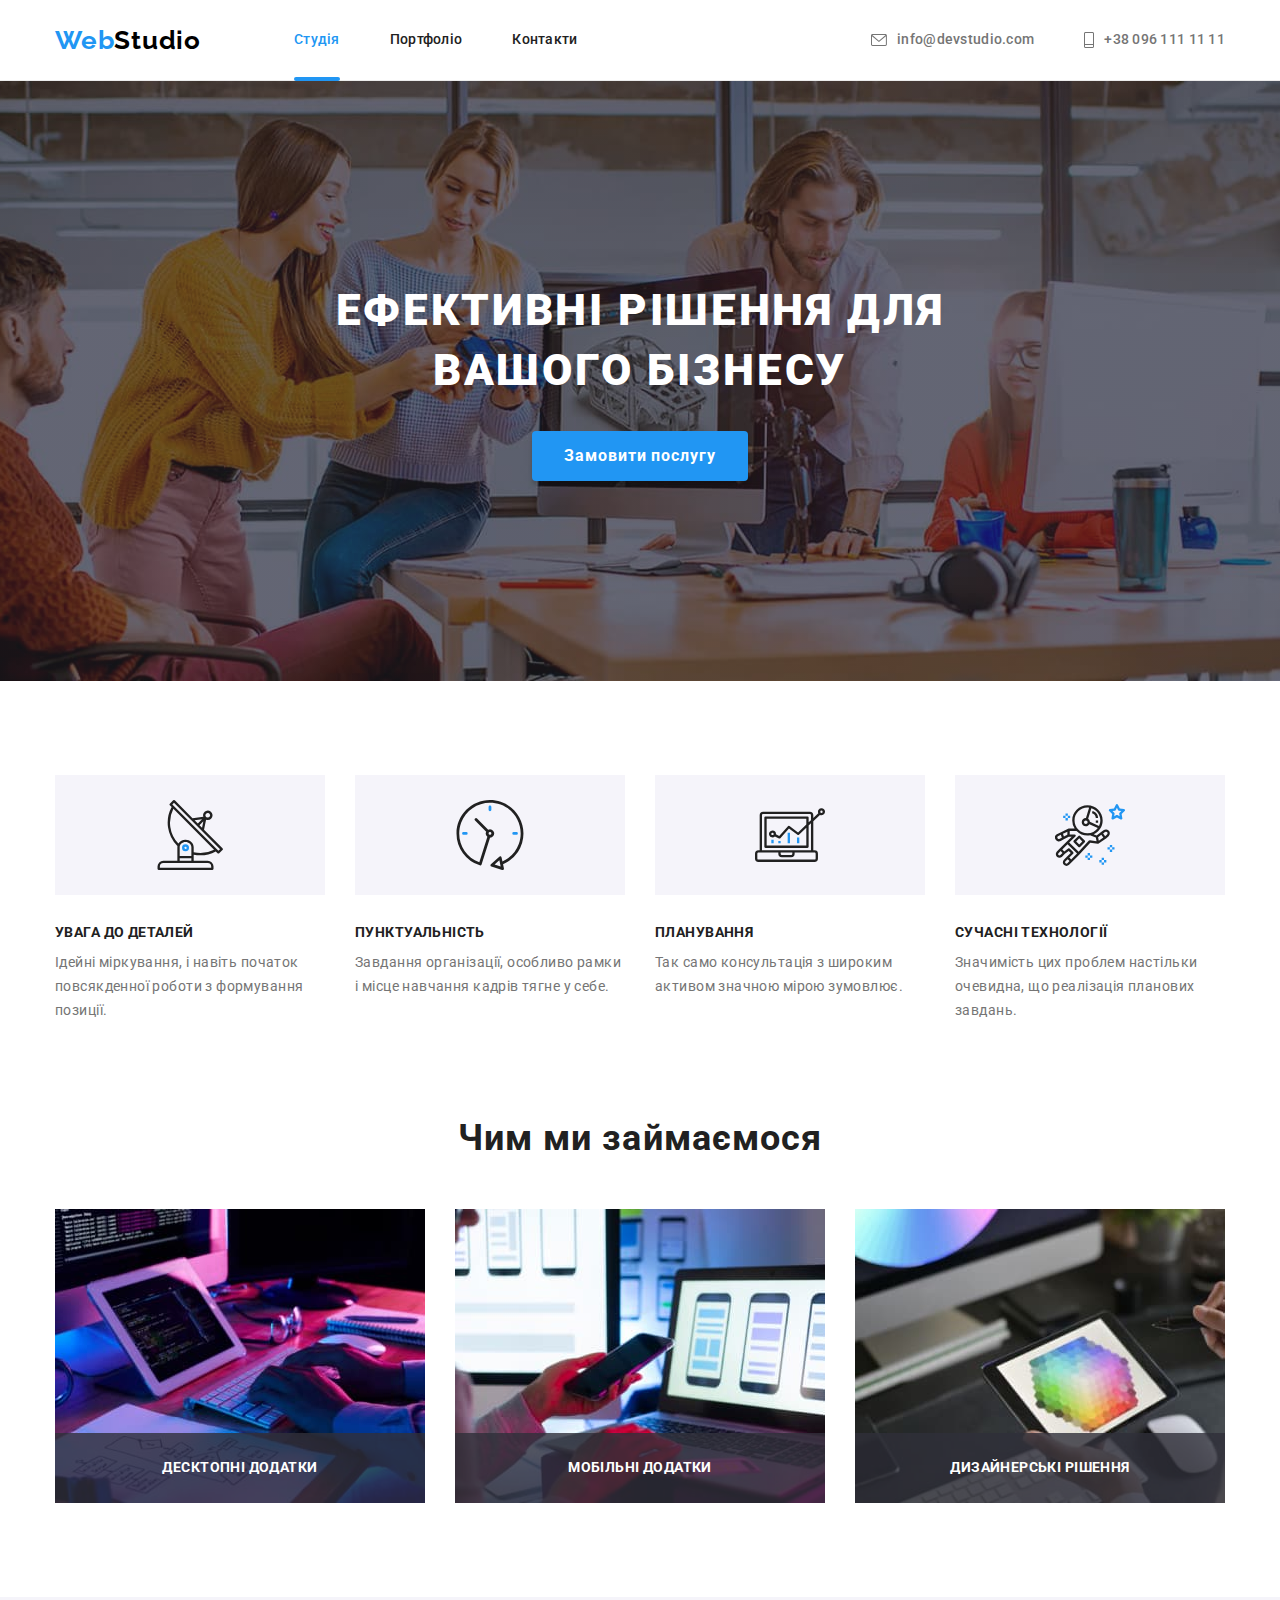
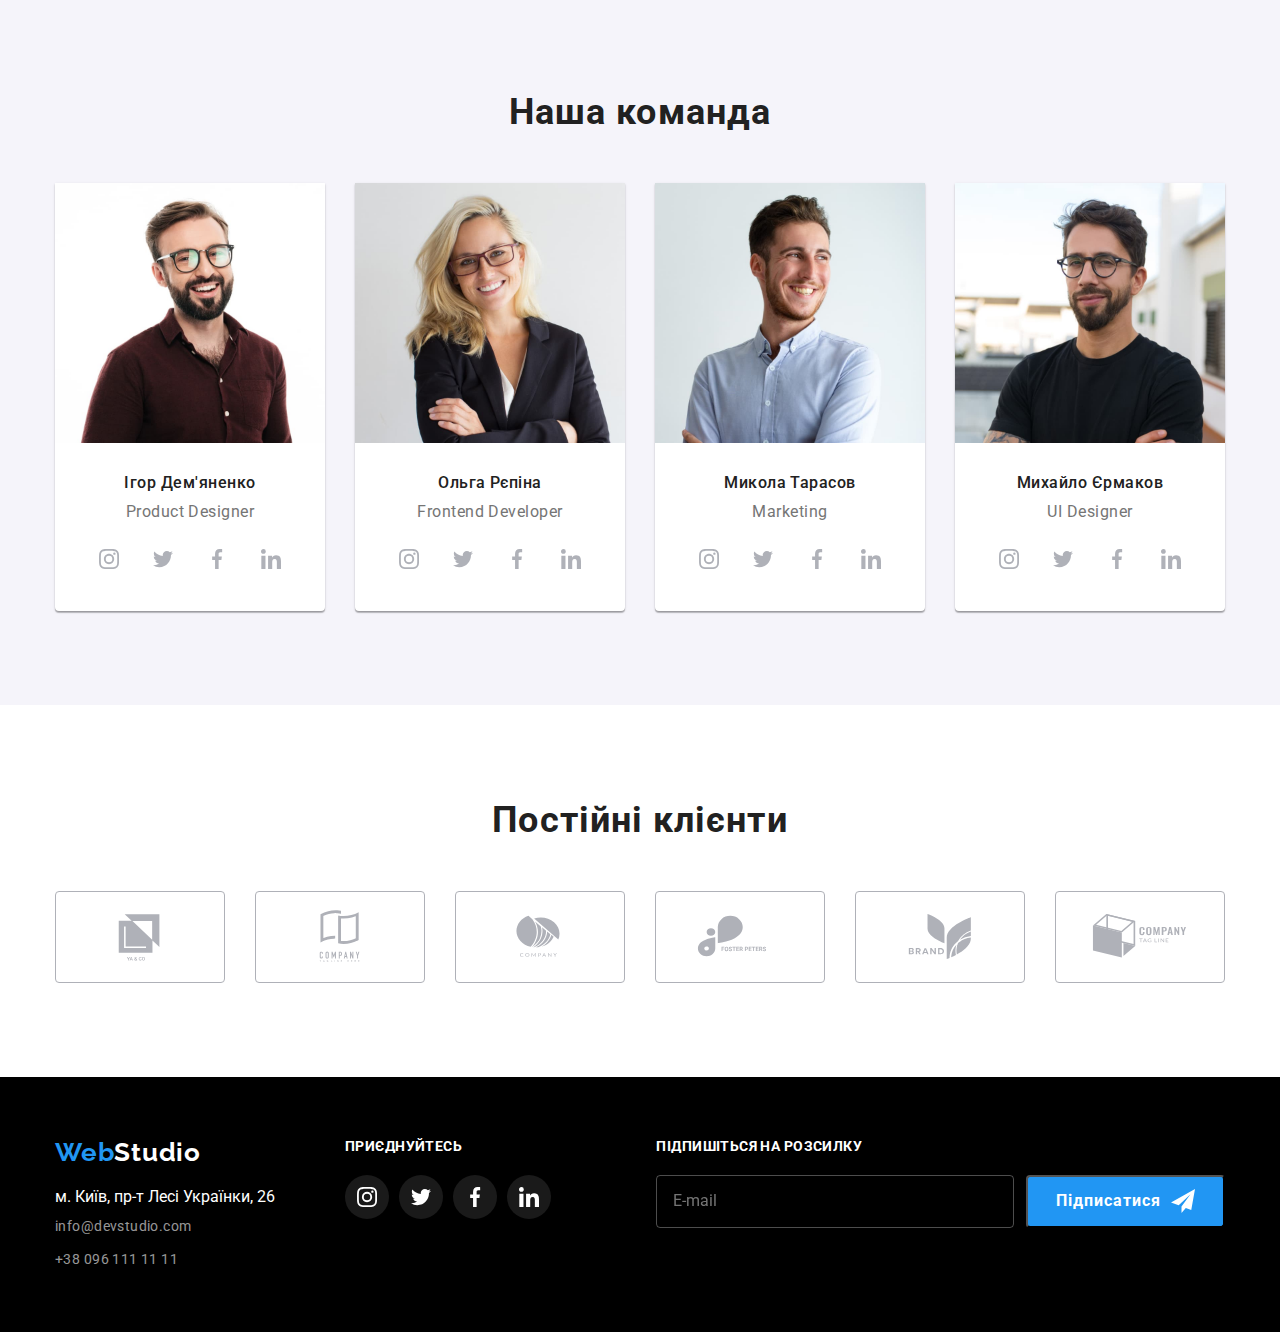
==== commit 849d13e3: "Fix 1.2" ====
--- a/index.html
+++ b/index.html
@@ -429,7 +429,7 @@
       <div class="footer-form">
         <form class="footer-form-field">
           <label class="footer-form-label" for="email">
-            <b class="footer-form-label">ПІДПИШІТЬСЯ НА РОЗСИЛКУ</b>
+            <span class="footer-title">ПІДПИШІТЬСЯ НА РОЗСИЛКУ</span>
           </label>
           <div class="footer-input">
             <input type="email" name="email" placeholder="E-mail" class="footer-email" id="email">
--- a/css/styles.css
+++ b/css/styles.css
@@ -853,6 +853,7 @@
     height: 120px;
     border: 1px solid rgba(33, 33, 33, 0.2);
     border-radius: 4px;
+    outline: none;
     resize: none;
     transition: border-color 250ms cubic-bezier(0.4, 0, 0.2, 1);
 
